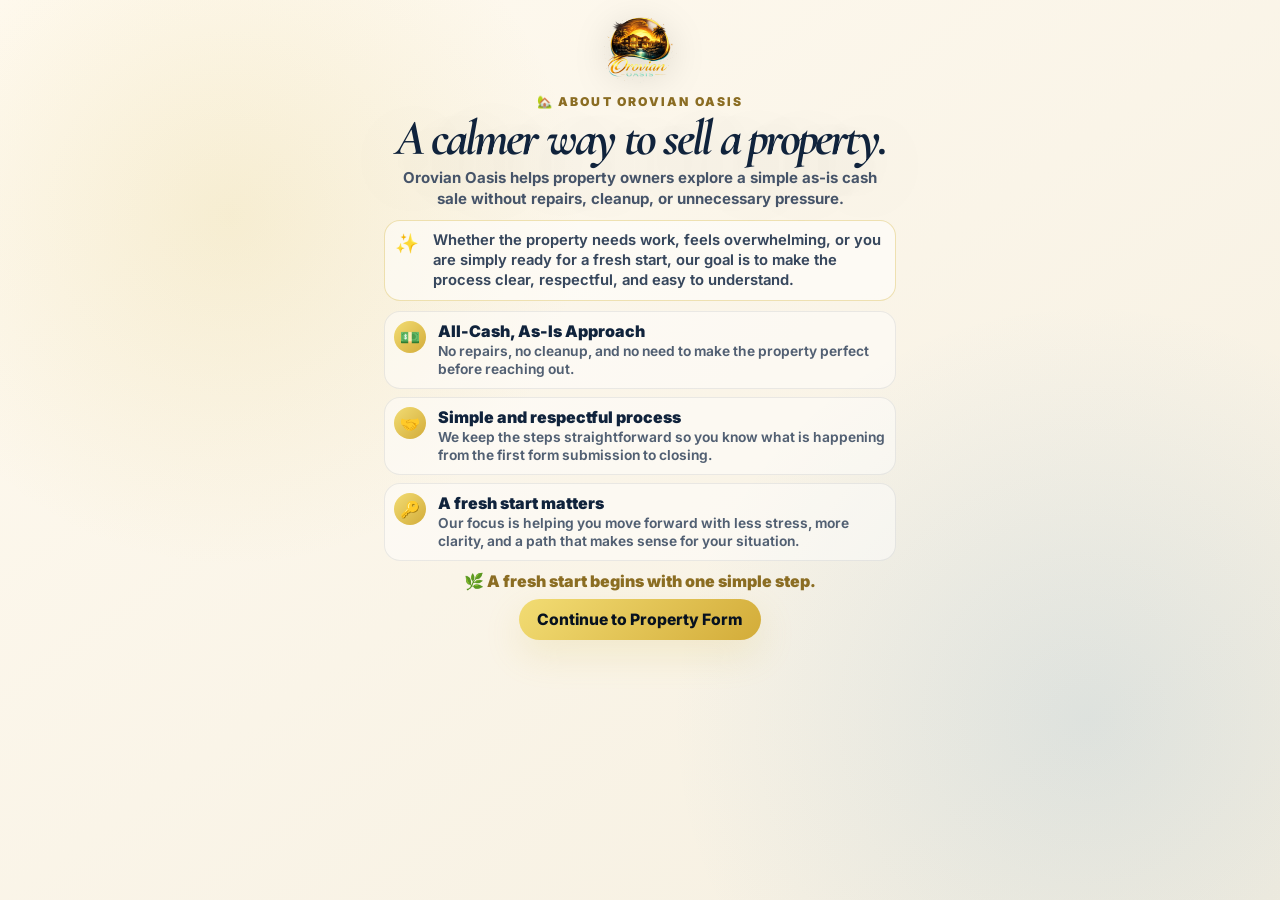
==== about.html @ 69babe29 "Update about.html" ====
<!DOCTYPE html>
<html lang="en">
<head>
  <!-- Google tag (gtag.js) -->
  <script async src="https://www.googletagmanager.com/gtag/js?id=G-JSYNE84D7G"></script>
  <script>
    window.dataLayer = window.dataLayer || [];
    function gtag(){dataLayer.push(arguments);}
    gtag('js', new Date());
    gtag('config', 'G-JSYNE84D7G');
  </script>
  <meta charset="UTF-8" />
  <meta name="viewport" content="width=device-width, initial-scale=1.0" />
  <title>About Orovian Oasis</title>
  <meta name="description" content="Learn how Orovian Oasis helps property owners explore a simple as-is cash sale with a clear, respectful process." />
  <link rel="preconnect" href="https://fonts.googleapis.com" />
  <link rel="preconnect" href="https://fonts.gstatic.com" crossorigin />
  <link href="https://fonts.googleapis.com/css2?family=Cormorant+Garamond:ital,wght@1,500;1,600;1,700&family=Inter:wght@400;500;600;700;800&display=swap" rel="stylesheet" />
  <link rel="stylesheet" href="style.css" />
  <link rel="icon" type="image/png" href="/assets/logo.png?v=2">
  <link rel="shortcut icon" href="/assets/logo.png?v=2">
  <link rel="apple-touch-icon" href="/assets/logo.png?v=2">
</head>
<body class="about-page">
  <main class="about-page-shell" aria-labelledby="about-title">
    <section class="about-card">
      <img class="about-logo" src="assets/logo.webp" alt="Orovian Oasis" />

      <p class="about-kicker">🏡 About Orovian Oasis</p>
      <h1 id="about-title">A calmer way to sell a property.</h1>

      <p class="about-intro">
        Orovian Oasis helps property owners explore a simple as-is cash sale without repairs, cleanup, or unnecessary pressure.
      </p>

      <div class="about-highlight">
        <span>✨</span>
        <p>
          Whether the property needs work, feels overwhelming, or you are simply ready for a fresh start, our goal is to make the process clear, respectful, and easy to understand.
        </p>
      </div>

      <div class="about-points" aria-label="Why sellers choose Orovian Oasis">
        <div class="about-point">
          <span>💵</span>
          <div>
            <strong>All-Cash, As-Is Approach</strong>
            <p>No repairs, no cleanup, and no need to make the property perfect before reaching out.</p>
          </div>
        </div>

        <div class="about-point">
          <span>🤝</span>
          <div>
            <strong>Simple and respectful process</strong>
            <p>We keep the steps straightforward so you know what is happening from the first form submission to closing.</p>
          </div>
        </div>

        <div class="about-point">
          <span>🔑</span>
          <div>
            <strong>A fresh start matters</strong>
            <p>Our focus is helping you move forward with less stress, more clarity, and a path that makes sense for your situation.</p>
          </div>
        </div>
      </div>

      <p class="about-closing">
        🌿 A fresh start begins with one simple step.
      </p>

      <a class="about-return gold-button" href="#" onclick="window.parent.postMessage('closeAboutModal', '*'); return false;">Continue to Property Form</a>
    </section>
  </main>
</body>
</html>
---- style.css ----
:root {
  --navy: #07192d;
  --navy-2: #0d2745;
  --gold: #d9bd55;
  --gold-2: #b99032;
  --cream: #f5efe0;
  --cream-2: #fffaf0;
  --ink: #132238;
  --muted: #65707e;
  --line: rgba(217, 189, 85, 0.42);
  --shadow: 0 18px 58px rgba(0, 0, 0, 0.26);

  /* Logo size controls: adjust these three numbers to dial in the header logo. */
  --logo-min: 82px;
  --logo-fluid: 8vw;
  --logo-max: 125px;

  /* Header button size controls: keeps Call/Text and Email visually balanced. */
  --header-button-width: 132px;
  --header-button-width-mobile: 104px;
}

* { box-sizing: border-box; }

html { scroll-behavior: smooth; }

body {
  margin: 0;
  min-height: 100vh;
  color: var(--cream-2);
  font-family: "Inter", system-ui, -apple-system, BlinkMacSystemFont, "Segoe UI", sans-serif;
  background:
    radial-gradient(circle at 18% 45%, rgba(217, 189, 85, 0.13), transparent 25%),
    radial-gradient(circle at 78% 36%, rgba(40, 116, 184, 0.18), transparent 31%),
    linear-gradient(135deg, #05111f 0%, var(--navy) 56%, #03101d 100%);
  overflow-x: hidden;
}

body::before {
  content: "";
  position: fixed;
  inset: 0;
  pointer-events: none;
  background-image:
    linear-gradient(rgba(255, 255, 255, 0.022) 1px, transparent 1px),
    linear-gradient(90deg, rgba(255, 255, 255, 0.022) 1px, transparent 1px);
  background-size: 64px 64px;
  mask-image: linear-gradient(to bottom, black, transparent 92%);
}

.page-shell {
  width: min(1180px, calc(100% - 28px));
  margin: 0 auto;
  min-height: 100svh;
  display: grid;
  grid-template-rows: auto 1fr auto;
}

.site-header {
  position: relative;
  z-index: 2;
  padding: 8px 0 0;
  display: grid;
  grid-template-columns: minmax(0, 1fr) auto minmax(0, 1fr);
  align-items: center;
  gap: clamp(8px, 2vw, 18px);
}

.brand {
  grid-column: 2;
  justify-self: center;
  display: inline-flex;
  align-items: center;
  justify-content: center;
  color: var(--cream-2);
  text-decoration: none;
  line-height: 0;
}

.brand-mark {
  width: clamp(var(--logo-min), var(--logo-fluid), var(--logo-max));
  height: auto;
  display: inline-flex;
  align-items: center;
  justify-content: center;
  border: 0;
  border-radius: 0;
  overflow: visible;
  padding: 0;
}

.brand-logo {
  width: 100%;
  height: auto;
  display: block;
  object-fit: contain;
  transform: scale(1.20);
  transform-origin: center center;
}

.brand-fallback {
  display: none;
  color: var(--gold);
  font-family: "Cormorant Garamond", serif;
  font-size: clamp(18px, 2.2vw, 23px);
  font-weight: 700;
  letter-spacing: -0.08em;
}

.header-actions {
  display: flex;
  align-items: center;
  gap: 10px;
}

.header-actions-left {
  grid-column: 1;
  justify-self: start;
}

.header-actions-right {
  grid-column: 3;
  justify-self: end;
}

.gold-button,
.submit-button {
  border: 0;
  border-radius: 999px;
  background: linear-gradient(135deg, #f2dc73, #d3ac39);
  color: #07111f;
  text-decoration: none;
  font-weight: 800;
  cursor: pointer;
  box-shadow: 0 14px 36px rgba(217, 189, 85, 0.20);
  transition: transform 180ms ease, box-shadow 180ms ease, filter 180ms ease;
}

.gold-button {
  min-width: var(--header-button-width);
  padding: 13px 18px;
  font-size: 0.98rem;
  display: inline-flex;
  align-items: center;
  justify-content: center;
  text-align: center;
  white-space: nowrap;
}
.gold-button.outline {
  background: linear-gradient(135deg, #f2dc73, #d3ac39);
  color: #07111f;
  border: 0;
  box-shadow: 0 14px 36px rgba(217, 189, 85, 0.20);
}
.gold-button:hover,
.submit-button:hover { transform: translateY(-2px); filter: brightness(1.03); }

.main-content {
  position: relative;
  z-index: 1;
  width: 100%;
  display: flex;
  flex-direction: column;
  align-items: center;
  justify-content: center;
  gap: clamp(4px, 0.8vh, 10px);
  padding: 0;
}

.hero {
  width: min(900px, 100%);
  text-align: center;
  margin-top: -10px;
  display: flex;
  flex-direction: column;
  align-items: center;
}

.eyebrow {
  width: min(660px, 100%);
  display: flex;
  align-items: center;
  justify-content: center;
  gap: 16px;
  color: var(--gold);
  text-transform: uppercase;
  letter-spacing: clamp(0.18em, 0.75vw, 0.32em);
  font-size: clamp(0.95rem, 1.7vw, 1.32rem);
  font-weight: 800;
}

.eyebrow span {
  height: 1px;
  width: clamp(42px, 10vw, 130px);
  background: linear-gradient(90deg, transparent, var(--gold), transparent);
}

h1 {
  margin: clamp(4px, 0.8vh, 10px) 0 clamp(14px, 1.8vh, 20px);
  max-width: 900px;
  color: #fffdf4;
  font-family: "Cormorant Garamond", Georgia, serif;
  font-size: clamp(2.65rem, 6.2vw, 4.95rem);
  line-height: 0.9;
  font-weight: 700;
  font-style: italic;
  letter-spacing: -0.055em;
  text-wrap: balance;
  text-shadow: 0 18px 70px rgba(0, 0, 0, 0.26);
}

.hero-copy {
  margin: 0;
  max-width: 780px;
  color: rgba(255, 250, 240, 0.80);
  font-size: clamp(0.95rem, 1.55vw, 1.16rem);
  line-height: 1.55;
  font-weight: 500;
}

.form-section { width: 100%; display: flex; justify-content: center; align-items: center; }

.form-card {
  position: relative;
  width: min(720px, 100%);
  margin: 0 auto;
  padding: clamp(8px, 1.4vw, 16px);
  color: var(--ink);
  background: linear-gradient(145deg, var(--cream-2), var(--cream));
  border: 2px solid rgba(217, 189, 85, 0.88);
  border-radius: clamp(20px, 3vw, 30px);
  box-shadow: var(--shadow);
  overflow: hidden;
}

.form-card::before {
  content: "";
  position: absolute;
  inset: clamp(3px, 0.6vw, 6px);
  border: 1px solid rgba(217, 189, 85, 0.30);
  border-radius: clamp(15px, 2.3vw, 22px);
  pointer-events: none;
}

form, .form-grid, .field { position: relative; }

.form-grid {
  display: grid;
  grid-template-columns: repeat(2, minmax(0, 1fr));
  gap: clamp(10px, 1.5vh, 15px) 18px;
}

.field.full { margin-bottom: clamp(10px, 1.5vh, 15px); }

label {
  display: block;
  margin: 0 0 6px;
  color: #24364d;
  font-size: clamp(0.82rem, 1.2vw, 0.96rem);
  font-weight: 800;
}

label span { color: #8b6d23; }

.address-label-row {
  display: flex;
  align-items: center;
  justify-content: space-between;
  gap: 12px;
  margin: 0 0 6px;
}

.address-label-row label {
  margin: 0;
}

.manual-address-toggle {
  display: inline-flex;
  align-items: center;
  gap: 5px;
  flex-shrink: 0;
  color: rgba(36, 54, 77, 0.72);
  font-size: 0.72rem;
  font-weight: 800;
  cursor: pointer;
  white-space: nowrap;
}

.manual-address-toggle input {
  width: 13px;
  height: 13px;
  margin: 0;
  padding: 0;
  accent-color: var(--gold-2);
}

label span { color: #8b6d23; }

input, select {
  width: 100%;
  height: clamp(43px, 5.7vh, 54px);
  border: 1px solid rgba(19, 34, 56, 0.16);
  border-radius: 15px;
  background: rgba(255, 255, 255, 0.82);
  color: var(--ink);
  font: inherit;
  font-size: clamp(0.94rem, 1.25vw, 1.03rem);
  padding: 0 17px;
  outline: none;
  transition: border-color 160ms ease, box-shadow 160ms ease, background 160ms ease;
}

input:focus, select:focus {
  border-color: rgba(185, 144, 50, 0.85);
  box-shadow: 0 0 0 4px rgba(217, 189, 85, 0.18);
  background: #fff;
}

.submit-button {
  position: relative;
  width: 100%;
  min-height: clamp(46px, 6vh, 56px);
  margin-top: clamp(0px, 0.3vh, 3px);
  font-size: clamp(1rem, 1.4vw, 1.12rem);
}

.submit-button:disabled { opacity: 0.68; cursor: not-allowed; transform: none; }

.submit-note {
  position: relative;
  margin: 6px 0 0;
  color: rgba(36, 54, 77, 0.72);
  font-size: 0.78rem;
  font-weight: 700;
  line-height: 1.35;
  text-align: center;
}

.form-message {
  min-height: 0px;
  margin: 0;
  color: #24364d;
  font-size: 0.88rem;
  font-weight: 700;
  text-align: center;
}

.form-message.success { color: #1e6b3a; }
.form-message.error { color: #9b2929; }

.site-footer {
  position: relative;
  z-index: 2;
  padding: clamp(8px, 1.7vh, 16px) 0 clamp(10px, 1.8vh, 18px);
  display: grid;
  grid-template-columns: 1fr auto 1fr;
  align-items: center;
  gap: 12px;
  color: rgba(255, 250, 240, 0.72);
  font-size: 0.9rem;
}

.footer-contact { display: flex; flex-wrap: wrap; align-items: center; gap: 9px; }
.footer-contact a { color: rgba(255, 250, 240, 0.80); text-decoration: none; }
.footer-contact a:hover { color: var(--gold); }

.social-links { display: inline-flex; justify-content: center; gap: 10px; }
.social-links a {
  width: 32px;
  height: 32px;
  border: 1px solid var(--line);
  border-radius: 50%;
  display: grid;
  place-items: center;
  color: var(--gold);
  background: rgba(255, 255, 255, 0.035);
  transition: transform 160ms ease, background 160ms ease;
}
.social-links a:hover { transform: translateY(-2px); background: rgba(217, 189, 85, 0.10); }
.social-links svg { width: 18px; height: 18px; fill: currentColor; }

.footer-note { justify-self: end; margin: 0; color: rgba(255, 250, 240, 0.62); }

@media (max-width: 760px) {
  .page-shell { width: min(100% - 22px, 560px); }

  .site-header {
    padding-top: 22px;
    padding-bottom: 0;
    align-items: center;
  }

  .hero {
    margin-top: -12px;
  }

  .brand-fallback {
    display: none;
    color: var(--gold);
    font-family: "Cormorant Garamond", serif;
    font-size: clamp(18px, 2.2vw, 23px);
    font-weight: 700;
    letter-spacing: -0.08em;
  }

  .header-actions { gap: 8px; }

  .gold-button {
    min-width: var(--header-button-width-mobile);
    padding: 11px 12px;
    font-size: 0.88rem;
  }

  .main-content {
    justify-content: start;
    gap: 14px;
  }

  h1 { font-size: clamp(2.35rem, 10.5vw, 3.45rem); }
  .hero-copy { font-size: 0.94rem; line-height: 1.45; }
  .form-grid { grid-template-columns: 1fr; gap: 10px; }
  .site-footer { grid-template-columns: 1fr; justify-items: center; text-align: center; }
  .footer-contact { justify-content: center; }
  .footer-note { justify-self: center; }
}

@media (max-height: 760px) and (min-width: 761px) {
  .site-header { padding-top: 0; padding-bottom: 0; }
  .main-content { gap: 4px; }
  h1 { font-size: clamp(2.35rem, 5.2vw, 3.85rem); margin: 1px 0 10px; }
  .hero-copy { font-size: 0.95rem; line-height: 1.35; }
  .form-card { padding: 18px 26px; width: min(660px, 100%); }
  input, select { height: 41px; }
  .form-grid { gap: 8px 14px; }
  .field.full { margin-bottom: 8px; }
  .submit-button { min-height: 42px; margin-top: 2px; }
  .submit-note { margin-top: 6px; font-size: 0.74rem; }
  .site-footer { padding-top: 2px; padding-bottom: 4px; }
}

@media (max-width: 420px) {
  :root {
    --logo-min: 64px;
    --logo-fluid: 22vw;
    --logo-max: 92px;
  }

  .gold-button {
    min-width: 96px;
    padding: 9px 8px;
    font-size: 0.76rem;
  }

  .eyebrow { gap: 10px; letter-spacing: 0.16em; font-size: 0.9rem; }
  .eyebrow span { width: 34px; }
  .form-card { padding: 18px; }
  input, select { height: 42px; border-radius: 13px; }
  .social-links a { width: 34px; height: 34px; }
}

/* Thank-you page */
.thank-you-main {
  min-height: auto;
  display: grid;
  place-items: center;
  padding: 28px 0 14px;
}

.thank-you-card {
  width: min(680px, 100%);
  padding: clamp(20px, 3.5vw, 36px) clamp(28px, 5vw, 54px) clamp(28px, 5vw, 54px);
  border: 2px solid rgba(217, 189, 85, 0.88);
  border-radius: clamp(22px, 3vw, 32px);
  background: linear-gradient(145deg, var(--cream-2), var(--cream));
  color: var(--ink);
  text-align: center;
  box-shadow: var(--shadow);
}

.thank-you-kicker {
  margin: 0 0 10px;
  color: #8b6d23;
  text-transform: uppercase;
  letter-spacing: 0.22em;
  font-size: 0.86rem;
  font-weight: 900;
}

.thank-you-card h1 {
  margin: 0 0 14px;
  color: #10233c;
  font-size: clamp(2.35rem, 7vw, 4.4rem);
}

.thank-you-card p {
  max-width: 560px;
  margin: 0 auto 22px;
  color: #465469;
  font-size: 1rem;
  line-height: 1.55;
  font-weight: 650;
}

.thank-you-actions {
  display: flex;
  justify-content: center;
  flex-wrap: wrap;
  gap: 12px;
}

.thank-you-actions .gold-button {
  min-width: 150px;
}

@media (max-width: 520px) {
  .thank-you-main { min-height: auto; padding: 16px 0 28px; }
  .thank-you-card { padding: 24px 18px; }
}

body.manual-address-active .pac-container {
  display: none !important;
}

.thank-you-logo-badge {
  display: block;
  width: clamp(85px, 10vw, 128px);
  height: auto;
  margin: -2px auto -8px;
  object-fit: contain;
  filter: drop-shadow(0 8px 18px rgba(0, 0, 0, 0.16));
}

/* How It Works popup */
.how-it-works-link {
  width: min(560px, 100%);
  margin: -12px auto 4px;
  padding: 0;
  border: none;
  background: transparent;
  color: #b8860b;
  font-size: 0.95rem;
  font-weight: 800;
  text-align: center;
  text-decoration: underline;
  cursor: pointer;
  display: grid;
  grid-template-columns: 1fr auto 1fr;
  align-items: center;
  gap: 14px;
}

.how-it-works-link::before,
.how-it-works-link::after {
  content: "";
  height: 1px;
  background: linear-gradient(90deg, transparent, rgba(217, 189, 85, 0.72), transparent);
}

.how-it-works-link:hover {
  color: #8a6508;
}

.how-it-works-modal {
  position: fixed;
  inset: 0;
  z-index: 9999;
  display: none;
  align-items: center;
  justify-content: center;
  padding: 20px;
}

.how-it-works-modal.active {
  display: flex;
}

.how-it-works-overlay {
  position: absolute;
  inset: 0;
  background: rgba(0, 0, 0, 0.55);
}

.how-it-works-box {
  position: relative;
  z-index: 1;
  width: min(520px, 100%);
  max-height: 88vh;
  overflow-y: auto;
  background: #fff;
  color: #222;
  border-radius: 18px;
  padding: 28px 24px 24px;
  box-shadow: 0 24px 70px rgba(0, 0, 0, 0.25);
}

.how-it-works-box h2 {
  margin: 0 0 18px;
  font-size: 1.6rem;
  text-align: center;
}

.how-it-works-close {
  position: absolute;
  top: 10px;
  right: 14px;
  border: none;
  background: transparent;
  color: #333;
  font-size: 2rem;
  line-height: 1;
  cursor: pointer;
}

.how-it-works-steps {
  display: grid;
  gap: 14px;
}

.how-it-works-step {
  display: grid;
  grid-template-columns: 36px 1fr;
  gap: 12px;
  align-items: start;
}

.how-it-works-step span {
  width: 34px;
  height: 34px;
  border-radius: 50%;
  display: grid;
  place-items: center;
  background: #b8860b;
  color: #fff;
  font-weight: 900;
}

.how-it-works-step p {
  margin: 0;
  line-height: 1.34;
  font-size: 0.95rem;
}

.optional-details-block {
  position: relative;
  margin: 8px 0 0;
  text-align: center;
}

.optional-details-toggle {
  display: inline-flex;
  align-items: center;
  justify-content: center;
  gap: 7px;
  margin: 0;
  color: #8b6d23;
  font-size: 0.86rem;
  font-weight: 900;
  cursor: pointer;
}

.optional-details-toggle input {
  width: 15px;
  height: 15px;
  margin: 0;
  padding: 0;
  accent-color: var(--gold-2);
}

.property-details-wrap {
  display: none;
  margin-top: 7px;
  text-align: left;
}

.property-details-wrap.active {
  display: block;
}

.property-details-label {
  margin-bottom: 5px;
  font-size: 0.78rem;
}

textarea {
  width: 100%;
  min-height: 76px;
  resize: vertical;
  border: 1px solid rgba(19, 34, 56, 0.16);
  border-radius: 15px;
  background: rgba(255, 255, 255, 0.82);
  color: var(--ink);
  font: inherit;
  font-size: 0.9rem;
  padding: 12px 15px;
  outline: none;
  transition: border-color 160ms ease, box-shadow 160ms ease, background 160ms ease;
}

textarea:focus {
  border-color: rgba(185, 144, 50, 0.85);
  box-shadow: 0 0 0 4px rgba(217, 189, 85, 0.18);
  background: #fff;
}

body.modal-open {
  overflow: hidden;
}


/* About Orovian Oasis page + popup */
.about-modal {
  position: fixed;
  inset: 0;
  z-index: 10000;
  display: none;
  align-items: center;
  justify-content: center;
  padding: 12px;
}

.about-modal.active {
  display: flex;
}

.about-modal-overlay {
  position: absolute;
  inset: 0;
  background: rgba(0, 0, 0, 0.62);
  backdrop-filter: blur(4px);
}

.about-modal-box {
  position: relative;
  z-index: 1;
  width: min(620px, 100%);
  height: min(690px, 92vh);
  border: 2px solid rgba(217, 189, 85, 0.88);
  border-radius: 24px;
  overflow: hidden;
  background: linear-gradient(145deg, var(--cream-2), var(--cream));
  box-shadow: 0 28px 80px rgba(0, 0, 0, 0.36);
}

.about-modal-close {
  position: absolute;
  top: 10px;
  right: 14px;
  z-index: 2;
  width: 36px;
  height: 36px;
  border: 1px solid rgba(217, 189, 85, 0.48);
  border-radius: 999px;
  background: rgba(255, 250, 240, 0.92);
  color: #132238;
  font-size: 1.7rem;
  line-height: 1;
  cursor: pointer;
}

.about-modal-frame {
  width: 100%;
  height: 100%;
  border: 0;
  display: block;
  background: transparent;
}

.about-page {
  min-height: 100vh;
  color: var(--ink);
  background:
    radial-gradient(circle at 18% 24%, rgba(217, 189, 85, 0.18), transparent 28%),
    radial-gradient(circle at 85% 80%, rgba(40, 116, 184, 0.12), transparent 32%),
    linear-gradient(145deg, var(--cream-2), var(--cream));
}

.about-page::before {
  display: none;
}

.about-page-shell {
  min-height: 100vh;
  display: grid;
  place-items: start center;
  padding: 4px 18px 10px;
}

.about-card {
  width: min(560px, 100%);
  text-align: center;
  padding: 4px clamp(12px, 3vw, 24px) 12px;
}

.about-logo {
  width: clamp(72px, 14vw, 102px);
  height: auto;
  display: block;
  margin: -6px auto -10px;
  filter: drop-shadow(0 8px 18px rgba(0, 0, 0, 0.14));
}

.about-kicker {
  margin: 0 0 6px;
  color: #8b6d23;
  text-transform: uppercase;
  letter-spacing: 0.18em;
  font-size: 0.76rem;
  font-weight: 900;
}

.about-card h1 {
  margin: 0 0 8px;
  color: #10233c;
  font-size: clamp(1.9rem, 6.5vw, 3.15rem);
  line-height: 0.9;
}

.about-intro {
  margin: 0 auto 10px;
  max-width: 500px;
  color: #465469;
  font-size: 0.94rem;
  line-height: 1.38;
  font-weight: 700;
}

.about-highlight {
  display: grid;
  grid-template-columns: 30px 1fr;
  gap: 8px;
  align-items: start;
  margin: 0 0 10px;
  padding: 10px;
  border: 1px solid rgba(217, 189, 85, 0.42);
  border-radius: 16px;
  background: rgba(255, 255, 255, 0.52);
  text-align: left;
}

.about-highlight span {
  font-size: 1.2rem;
}

.about-highlight p {
  margin: 0;
  color: #37475d;
  line-height: 1.35;
  font-size: 0.92rem;
  font-weight: 650;
}

.about-points {
  display: grid;
  gap: 8px;
  margin: 0 0 10px;
  text-align: left;
}

.about-point {
  display: grid;
  grid-template-columns: 34px 1fr;
  gap: 10px;
  padding: 9px;
  border-radius: 16px;
  background: rgba(255, 255, 255, 0.45);
  border: 1px solid rgba(19, 34, 56, 0.08);
}

.about-point > span {
  width: 32px;
  height: 32px;
  border-radius: 50%;
  display: grid;
  place-items: center;
  background: linear-gradient(135deg, #f2dc73, #d3ac39);
}

.about-point strong {
  display: block;
  margin-bottom: 2px;
  color: #10233c;
  font-weight: 900;
}

.about-point p {
  margin: 0;
  color: #526073;
  font-size: 0.86rem;
  line-height: 1.3;
  font-weight: 650;
}

.about-closing {
  margin: 0 auto 8px;
  color: #8b6d23;
  font-weight: 900;
}

.about-return {
  display: inline-flex;
  justify-content: center;
  align-items: center;
  min-width: 220px;
  padding: 11px 18px;
}

@media (max-width: 520px) {
  .about-modal {
    padding: 10px;
    align-items: center;
  }

  .about-modal-box {
    width: min(94vw, 620px);
    height: 92vh;
    max-height: 92vh;
    border-radius: 20px;
  }

  .about-modal-close {
    top: 8px;
    right: 10px;
    width: 34px;
    height: 34px;
    font-size: 1.5rem;
  }

  .about-page {
    min-height: 100vh;
    overflow: auto;
  }

  .about-page-shell {
  min-height: 100vh;
  padding: 18px 12px 12px;
  display: grid;
  place-items: start center;
}

  .about-card {
    padding: 0 4px 10px;
  }

  .about-logo {
    width: clamp(64px, 18vw, 86px);
    margin: -4px auto -8px;
  }

  .about-kicker {
    margin: 0 0 5px;
    letter-spacing: 0.15em;
    font-size: 0.7rem;
  }

  .about-card h1 {
    margin: 0 0 7px;
    font-size: clamp(1.8rem, 8.8vw, 2.45rem);
    line-height: 0.9;
  }

  .about-intro {
    margin: 0 auto 8px;
    font-size: 0.84rem;
    line-height: 1.24;
  }

  .about-highlight {
    grid-template-columns: 26px 1fr;
    gap: 7px;
    margin: 0 0 8px;
    padding: 8px;
    border-radius: 13px;
  }

  .about-highlight span {
    font-size: 1rem;
  }

  .about-highlight p {
    font-size: 0.8rem;
    line-height: 1.2;
  }

  .about-points {
    gap: 7px;
    margin: 0 0 8px;
  }

  .about-point {
    grid-template-columns: 30px 1fr;
    gap: 8px;
    padding: 8px;
    border-radius: 13px;
  }

  .about-point > span {
    width: 28px;
    height: 28px;
    font-size: 0.9rem;
  }

  .about-point strong {
    margin-bottom: 1px;
    font-size: 0.86rem;
  }

  .about-point p {
    font-size: 0.76rem;
    line-height: 1.18;
  }

  .about-closing {
    margin: 0 auto 7px;
    font-size: 0.84rem;
  }

  .about-return {
    min-width: 220px;
    padding: 11px 18px;
    font-size: 0.88rem;
  }
}


@media (max-width: 760px) {
  .how-it-works-link {
    margin: -12px auto 8px;
    gap: 10px;
    font-size: 0.9rem;
  }
}
.footer-legal-links {
  display: inline-flex;
  align-items: center;
  gap: 6px;
  margin-left: 6px;
}

.footer-legal-links a {
  color: rgba(255, 250, 240, 0.72);
  text-decoration: none;
  font-weight: 700;
}

.footer-legal-links a:hover {
  color: var(--gold);
  text-decoration: underline;
}

.legal-modal-box {
  height: min(720px, 90vh);
}

@media (max-width: 760px) {
  .footer-note {
    display: flex;
    flex-direction: column;
    gap: 4px;
  }

  .footer-legal-links {
    margin-left: 0;
    justify-content: center;
  }

  .legal-modal-box {
    width: min(94vw, 620px);
    height: 88vh;
  }
}
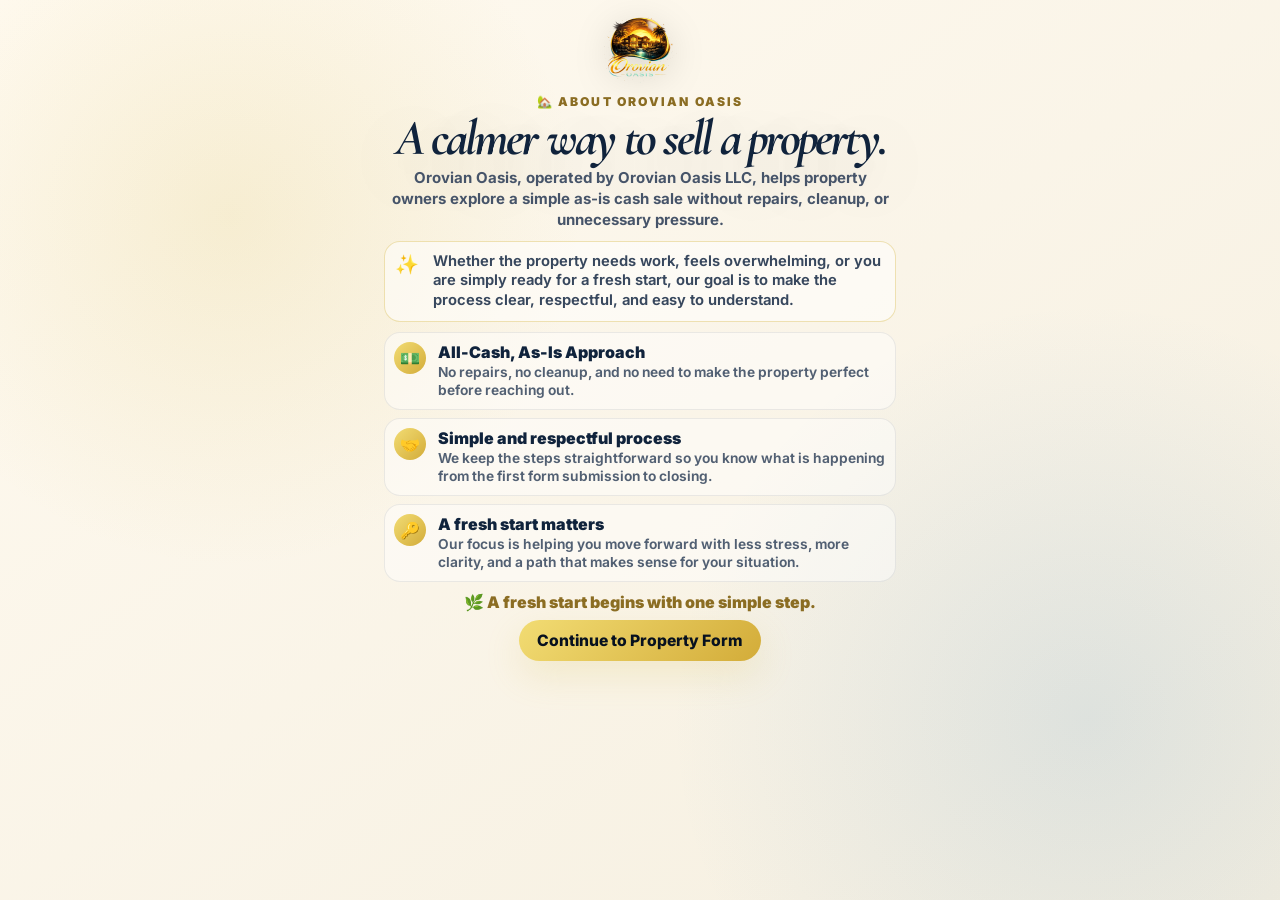
==== commit 38e9be36: "Add files via upload" ====
--- a/about.html
+++ b/about.html
@@ -1,6 +1,9 @@
 <!DOCTYPE html>
 <html lang="en">
 <head>
+  <meta charset="UTF-8" />
+  <meta name="viewport" content="width=device-width, initial-scale=1.0" />
+  
   <!-- Google tag (gtag.js) -->
   <script async src="https://www.googletagmanager.com/gtag/js?id=G-JSYNE84D7G"></script>
   <script>
@@ -9,10 +12,27 @@
     gtag('js', new Date());
     gtag('config', 'G-JSYNE84D7G');
   </script>
-  <meta charset="UTF-8" />
-  <meta name="viewport" content="width=device-width, initial-scale=1.0" />
+
+  <!-- Meta Pixel Code -->
+<script>
+!function(f,b,e,v,n,t,s)
+{if(f.fbq)return;n=f.fbq=function(){n.callMethod?
+n.callMethod.apply(n,arguments):n.queue.push(arguments)};
+if(!f._fbq)f._fbq=n;n.push=n;n.loaded=!0;n.version='2.0';
+n.queue=[];t=b.createElement(e);t.async=!0;
+t.src=v;s=b.getElementsByTagName(e)[0];
+s.parentNode.insertBefore(t,s)}(window, document,'script',
+'https://connect.facebook.net/en_US/fbevents.js');
+fbq('init', '1422354923049203');
+fbq('track', 'PageView');
+</script>
+<noscript><img height="1" width="1" style="display:none"
+src="https://www.facebook.com/tr?id=1422354923049203&ev=PageView&noscript=1"
+/></noscript>
+<!-- End Meta Pixel Code -->
   <title>About Orovian Oasis</title>
-  <meta name="description" content="Learn how Orovian Oasis helps property owners explore a simple as-is cash sale with a clear, respectful process." />
+<meta name="description" content="Learn how Orovian Oasis helps property owners explore a simple as-is cash sale with a clear, respectful process." />
+<link rel="canonical" href="https://orovianoasis.com/about.html" />
   <link rel="preconnect" href="https://fonts.googleapis.com" />
   <link rel="preconnect" href="https://fonts.gstatic.com" crossorigin />
   <link href="https://fonts.googleapis.com/css2?family=Cormorant+Garamond:ital,wght@1,500;1,600;1,700&family=Inter:wght@400;500;600;700;800&display=swap" rel="stylesheet" />
@@ -30,7 +50,7 @@
       <h1 id="about-title">A calmer way to sell a property.</h1>
 
       <p class="about-intro">
-        Orovian Oasis helps property owners explore a simple as-is cash sale without repairs, cleanup, or unnecessary pressure.
+        Orovian Oasis, operated by Orovian Oasis LLC, helps property owners explore a simple as-is cash sale without repairs, cleanup, or unnecessary pressure.
       </p>
 
       <div class="about-highlight">
@@ -70,7 +90,7 @@
         🌿 A fresh start begins with one simple step.
       </p>
 
-      <a class="about-return gold-button" href="#" onclick="window.parent.postMessage('closeAboutModal', '*'); return false;">Continue to Property Form</a>
+      <a class="about-return gold-button" href="property-intake.html" onclick="if (window.parent !== window) { window.parent.postMessage('closeAboutModal', window.location.origin); return false; }">Continue to Property Form</a>
     </section>
   </main>
 </body>
--- a/style.css
+++ b/style.css
@@ -586,8 +586,9 @@
   width: min(520px, 100%);
   max-height: 88vh;
   overflow-y: auto;
-  background: #fff;
-  color: #222;
+  background: linear-gradient(145deg, var(--cream-2), var(--cream));
+  color: var(--ink);
+  border: 2px solid rgba(217, 189, 85, 0.88);
   border-radius: 18px;
   padding: 28px 24px 24px;
   box-shadow: 0 24px 70px rgba(0, 0, 0, 0.25);
@@ -595,21 +596,48 @@
 
 .how-it-works-box h2 {
   margin: 0 0 18px;
+  color: #10233c;
+  font-family: "Cormorant Garamond", Georgia, serif;
   font-size: 1.6rem;
   text-align: center;
+  text-shadow: 0 1px 0 rgba(255, 255, 255, 0.9), 0 0 14px rgba(217, 189, 85, 0.34);
+}
+
+.how-it-works-box h2::before,
+.how-it-works-box h2::after {
+  content: "✦";
+  display: inline-block;
+  margin: 0 10px;
+  color: #d3ac39;
+  font-family: "Inter", system-ui, sans-serif;
+  font-size: 0.72em;
+  line-height: 1;
+  vertical-align: 0.08em;
+  text-shadow: 0 0 10px rgba(217, 189, 85, 0.42);
 }
 
 .how-it-works-close {
   position: absolute;
   top: 10px;
   right: 14px;
-  border: none;
-  background: transparent;
-  color: #333;
-  font-size: 2rem;
+  width: 36px;
+  height: 36px;
+  border: 1px solid rgba(217, 189, 85, 0.48);
+  border-radius: 999px;
+  background: rgba(255, 250, 240, 0.92);
+  color: #132238;
+  font-size: 1.7rem;
   line-height: 1;
   cursor: pointer;
 }
+
+.how-it-works-close:hover,
+.how-it-works-close:focus-visible {
+  background: #fffaf0;
+  color: #07111f;
+  outline: none;
+}
+
 
 .how-it-works-steps {
   display: grid;
@@ -629,15 +657,50 @@
   border-radius: 50%;
   display: grid;
   place-items: center;
-  background: #b8860b;
-  color: #fff;
+  background: linear-gradient(135deg, #f2dc73, #d3ac39);
+  color: #07111f;
   font-weight: 900;
 }
 
 .how-it-works-step p {
   margin: 0;
+  color: #37475d;
   line-height: 1.34;
   font-size: 0.95rem;
+}
+
+.how-it-works-faq-wrap {
+  display: flex;
+  justify-content: center;
+  margin-top: 20px;
+  padding-top: 16px;
+  border-top: 1px solid rgba(217, 189, 85, 0.34);
+}
+
+.how-it-works-faq-link {
+  min-height: 48px;
+  display: inline-flex;
+  align-items: center;
+  justify-content: center;
+  padding: 10px 18px;
+  color: #8b6d23;
+  font-size: 0.94rem;
+  font-weight: 900;
+  text-align: center;
+  text-decoration: underline;
+  text-underline-offset: 3px;
+  border-radius: 999px;
+  -webkit-tap-highlight-color: transparent;
+}
+
+.how-it-works-faq-link:hover {
+  color: #634a19;
+  background: rgba(217, 189, 85, 0.10);
+}
+
+.how-it-works-faq-link:focus-visible {
+  outline: 3px solid rgba(217, 189, 85, 0.48);
+  outline-offset: 2px;
 }
 
 .optional-details-block {
@@ -765,6 +828,20 @@
   background: transparent;
 }
 
+.faq-modal {
+  z-index: 10001;
+}
+
+.faq-modal-box {
+  width: min(760px, 100%);
+  height: min(820px, 94vh);
+}
+
+.faq-modal-close {
+  width: 42px;
+  height: 42px;
+}
+
 .about-page {
   min-height: 100vh;
   color: var(--ink);
@@ -906,14 +983,14 @@
 
 @media (max-width: 520px) {
   .about-modal {
-    padding: 10px;
+    padding: 6px;
     align-items: center;
   }
 
   .about-modal-box {
     width: min(94vw, 620px);
-    height: 92vh;
-    max-height: 92vh;
+    height: min(clamp(442px, calc(664px - 50vw), 484px), calc(100dvh - 12px));
+    max-height: calc(100dvh - 12px);
     border-radius: 20px;
   }
 
@@ -926,98 +1003,173 @@
   }
 
   .about-page {
-    min-height: 100vh;
-    overflow: auto;
+    min-height: 0;
+    height: 100%;
+    overflow: hidden;
   }
 
   .about-page-shell {
-  min-height: 100vh;
-  padding: 18px 12px 12px;
-  display: grid;
-  place-items: start center;
-}
+    min-height: 0;
+    height: 100%;
+    padding: 10px 10px 18px;
+    display: grid;
+    place-items: start center;
+  }
 
   .about-card {
-    padding: 0 4px 10px;
+    padding: 0 4px;
   }
 
   .about-logo {
-    width: clamp(64px, 18vw, 86px);
-    margin: -4px auto -8px;
+    width: clamp(48px, 14vw, 62px);
+    margin: -3px auto 0;
   }
 
   .about-kicker {
+    margin: 0 0 3px;
+    letter-spacing: 0.14em;
+    font-size: 0.66rem;
+  }
+
+  .about-card h1 {
     margin: 0 0 5px;
-    letter-spacing: 0.15em;
-    font-size: 0.7rem;
-  }
-
-  .about-card h1 {
-    margin: 0 0 7px;
-    font-size: clamp(1.8rem, 8.8vw, 2.45rem);
+    font-size: clamp(1.55rem, 7.4vw, 2.02rem);
     line-height: 0.9;
   }
 
   .about-intro {
-    margin: 0 auto 8px;
+    margin: 0 auto 5px;
+    font-size: 0.76rem;
+    line-height: 1.14;
+  }
+
+  .about-highlight {
+    grid-template-columns: 24px 1fr;
+    gap: 6px;
+    margin: 0 0 5px;
+    padding: 6px;
+    border-radius: 12px;
+  }
+
+  .about-highlight span {
+    font-size: 0.92rem;
+  }
+
+  .about-highlight p {
+    font-size: 0.73rem;
+    line-height: 1.12;
+  }
+
+  .about-points {
+    gap: 5px;
+    margin: 0 0 5px;
+  }
+
+  .about-point {
+    grid-template-columns: 27px 1fr;
+    gap: 6px;
+    padding: 6px;
+    border-radius: 12px;
+  }
+
+  .about-point > span {
+    width: 26px;
+    height: 26px;
     font-size: 0.84rem;
-    line-height: 1.24;
-  }
-
-  .about-highlight {
-    grid-template-columns: 26px 1fr;
-    gap: 7px;
-    margin: 0 0 8px;
-    padding: 8px;
-    border-radius: 13px;
-  }
-
-  .about-highlight span {
-    font-size: 1rem;
-  }
-
-  .about-highlight p {
-    font-size: 0.8rem;
-    line-height: 1.2;
-  }
-
-  .about-points {
-    gap: 7px;
-    margin: 0 0 8px;
-  }
-
-  .about-point {
-    grid-template-columns: 30px 1fr;
-    gap: 8px;
-    padding: 8px;
-    border-radius: 13px;
-  }
-
-  .about-point > span {
-    width: 28px;
-    height: 28px;
-    font-size: 0.9rem;
   }
 
   .about-point strong {
     margin-bottom: 1px;
-    font-size: 0.86rem;
+    font-size: 0.8rem;
   }
 
   .about-point p {
-    font-size: 0.76rem;
-    line-height: 1.18;
+    font-size: 0.69rem;
+    line-height: 1.1;
   }
 
   .about-closing {
-    margin: 0 auto 7px;
-    font-size: 0.84rem;
+    margin: 0 auto 4px;
+    font-size: 0.77rem;
   }
 
   .about-return {
-    min-width: 220px;
-    padding: 11px 18px;
-    font-size: 0.88rem;
+    min-width: 184px;
+    padding: 8px 13px;
+    font-size: 0.8rem;
+  }
+}
+
+@media (max-width: 520px) and (max-height: 700px) {
+  .about-modal {
+    padding: 5px;
+  }
+
+  .about-modal-box {
+    height: min(438px, calc(100dvh - 10px));
+    max-height: calc(100dvh - 10px);
+    border-radius: 18px;
+  }
+
+  .about-page-shell {
+    padding: 8px 8px 14px;
+  }
+
+  .about-logo {
+    width: clamp(44px, 13vw, 56px);
+    margin: -2px auto 0;
+  }
+
+  .about-kicker {
+    margin-bottom: 2px;
+    font-size: 0.62rem;
+  }
+
+  .about-card h1 {
+    margin-bottom: 4px;
+    font-size: clamp(1.34rem, 6.4vw, 1.76rem);
+  }
+
+  .about-intro {
+    margin-bottom: 5px;
+    font-size: 0.71rem;
+    line-height: 1.1;
+  }
+
+  .about-highlight,
+  .about-point {
+    padding: 5px;
+    border-radius: 11px;
+  }
+
+  .about-highlight {
+    margin-bottom: 5px;
+  }
+
+  .about-points {
+    gap: 4px;
+    margin-bottom: 5px;
+  }
+
+  .about-highlight p,
+  .about-point p {
+    font-size: 0.66rem;
+    line-height: 1.08;
+  }
+
+  .about-point strong {
+    font-size: 0.75rem;
+  }
+
+  .about-closing {
+    margin-bottom: 4px;
+    font-size: 0.73rem;
+  }
+
+  .about-return {
+    min-width: 178px;
+    padding: 7px 12px;
+    font-size: 0.77rem;
   }
 }
 
@@ -1029,6 +1181,34 @@
     font-size: 0.9rem;
   }
 }
+@media (max-width: 760px) {
+  .how-it-works-faq-wrap {
+    margin-top: 16px;
+    padding-top: 12px;
+  }
+
+  .how-it-works-faq-link {
+    width: 100%;
+    font-size: 0.9rem;
+  }
+
+  .faq-modal {
+    padding: 6px;
+  }
+
+  .faq-modal-box {
+    width: min(96vw, 760px);
+    height: calc(100dvh - 12px);
+    max-height: calc(100dvh - 12px);
+    border-radius: 20px;
+  }
+
+  .faq-modal-close {
+    top: 8px;
+    right: 10px;
+  }
+}
+
 .footer-legal-links {
   display: inline-flex;
   align-items: center;
@@ -1068,3 +1248,28 @@
     height: 88vh;
   }
 }
+
+
+.about-eyebrow-trigger,
+.about-eyebrow-trigger span {
+  cursor: pointer;
+}
+
+.about-eyebrow-trigger {
+  position: relative;
+  user-select: none;
+}
+
+.about-eyebrow-trigger span {
+  pointer-events: auto;
+}
+
+.about-eyebrow-trigger:hover {
+  color: #f6dc8c;
+}
+
+.about-eyebrow-trigger:focus-visible {
+  outline: 2px solid rgba(242, 208, 122, 0.9);
+  outline-offset: 8px;
+  border-radius: 999px;
+}
